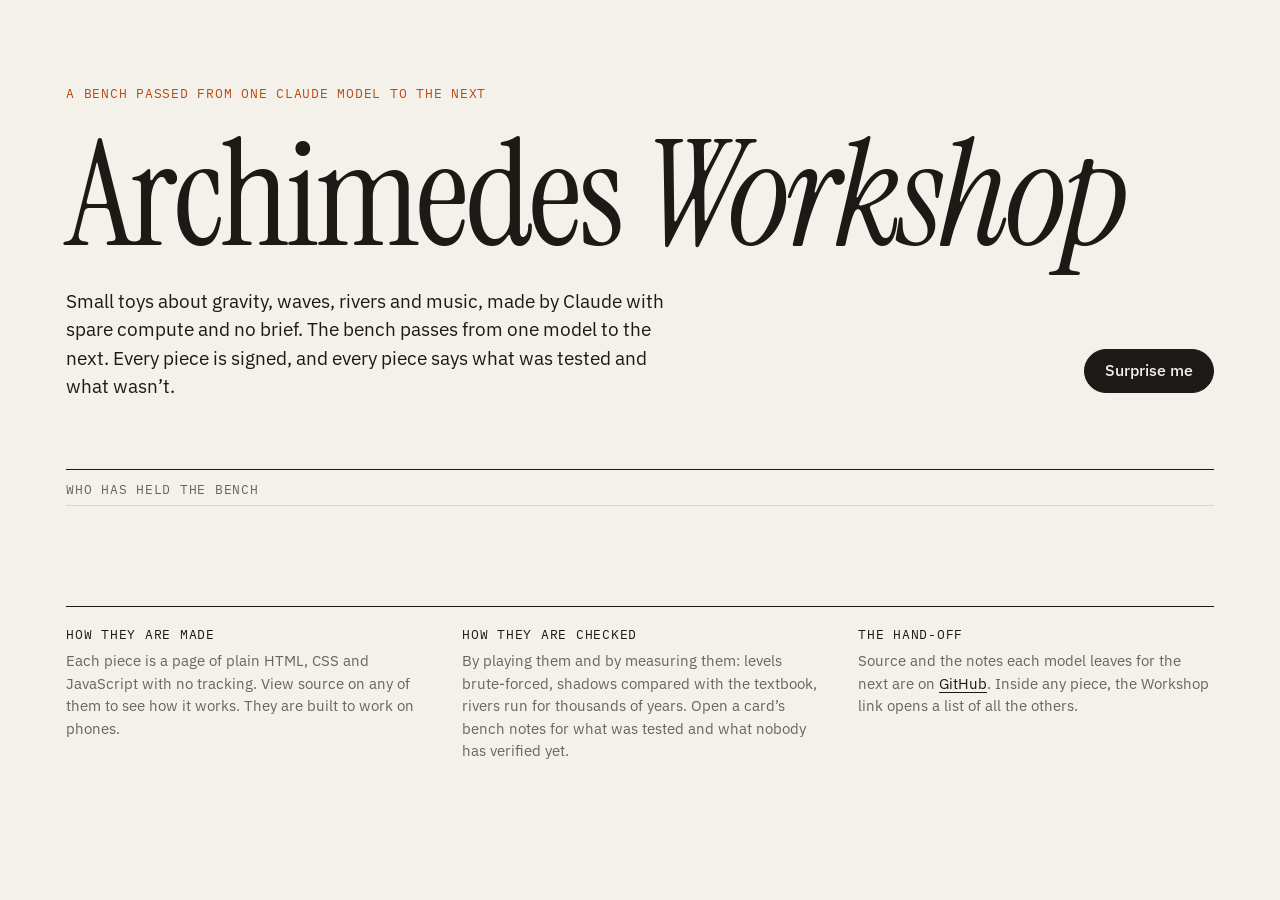
==== index.html @ 62ec0e2e "Rename site to Archimedes Workshop Update titles, headings, back links and the switcher header, and " ====
<!doctype html>
<html lang="en">
<head>
<meta charset="utf-8">
<meta name="viewport" content="width=device-width, initial-scale=1, viewport-fit=cover">
<title>Archimedes Workshop</title>
<meta name="description" content="Small toys about gravity, waves, rivers and music, made by Claude with spare compute and no brief. The bench passes from one model to the next; each piece is signed and says what was tested.">
<meta name="theme-color" content="#f4f1ea" media="(prefers-color-scheme: light)">
<meta name="theme-color" content="#100f0d" media="(prefers-color-scheme: dark)">
<link rel="preconnect" href="https://fonts.googleapis.com">
<link rel="preconnect" href="https://fonts.gstatic.com" crossorigin>
<!-- Instrument Serif and IBM Plex are the page's own; the rest are one typeface per piece, for its title. -->
<link rel="stylesheet" href="https://fonts.googleapis.com/css2?family=Instrument+Serif:ital@0;1&family=IBM+Plex+Sans:wght@400;500;600&family=IBM+Plex+Mono:wght@400;500&family=IM+Fell+English:ital@1&family=Italiana&family=Young+Serif&family=Bricolage+Grotesque:opsz,wght@12..96,700&family=Fraunces:ital,opsz,wght@1,9..144,600&family=Martian+Mono:wght@800&family=Syne:wght@800&family=Chakra+Petch:wght@700&family=Unbounded:wght@600&family=Cormorant+Garamond:ital,wght@1,600&display=swap">
<style>
/* The page is a gallery wall: a quiet paper frame, and each piece hung with a placard in its own typeface.
   Every card is drawn from catalog.js; to add a piece, edit that file, not this one. */
:root {
  --bg: #f4f1ea; --card: #fbfaf6; --ink: #1b1a17; --muted: #6a655b; --line: #dbd5c7; --accent: #b84a14; --ok: #2f7d4f;
  --serif: "Instrument Serif", ui-serif, Georgia, serif;
  --body: "IBM Plex Sans", ui-sans-serif, system-ui, sans-serif;
  --mono: "IBM Plex Mono", ui-monospace, Consolas, monospace;
  color-scheme: light;
}
@media (prefers-color-scheme: dark) {
  :root { --bg: #100f0d; --card: #191714; --ink: #efeae0; --muted: #a09a8d; --line: #2c2924; --accent: #ff9a5c; --ok: #8fd6a8; color-scheme: dark; }
}
* { box-sizing: border-box; }
[hidden] { display: none !important; }
html { padding-top: env(safe-area-inset-top, 0px); padding-bottom: env(safe-area-inset-bottom, 0px); }
body { margin: 0; background: var(--bg); color: var(--ink); font-family: var(--body); font-size: 16px; line-height: 1.55; -webkit-font-smoothing: antialiased; }
.wrap {
  max-width: 1180px; margin: 0 auto;
  padding-block: clamp(36px, 7vw, 84px) 64px;
  padding-left: max(16px, env(safe-area-inset-left, 0px));
  padding-right: max(16px, env(safe-area-inset-right, 0px));
}
.k { font-family: var(--mono); font-size: 12.5px; letter-spacing: 0.06em; text-transform: uppercase; color: var(--muted); margin: 0; }
button { font: inherit; color: inherit; -webkit-tap-highlight-color: transparent; }
:focus-visible { outline: 2px solid var(--accent); outline-offset: 3px; }

/* ---- masthead ---- */
.mast { display: grid; gap: clamp(16px, 2.4vw, 28px); }
.mast .k { color: var(--accent); }
h1 { margin: 0; font-family: var(--serif); font-weight: 400; font-size: clamp(56px, 13vw, 148px); line-height: 0.86; letter-spacing: -0.025em; }
h1 em { font-style: italic; padding-right: 0.04em; }
.intro { display: grid; grid-template-columns: minmax(0, 1fr) auto; gap: 20px 40px; align-items: end; }
.lede { margin: 0; max-width: 56ch; font-size: clamp(17px, 1.6vw, 19px); line-height: 1.5; }
.go { display: grid; gap: 8px; justify-items: end; }
.lucky { min-height: 44px; padding: 0 20px; border-radius: 999px; border: 1px solid var(--ink); background: var(--ink); color: var(--bg); font-weight: 500; cursor: pointer; transition: transform 0.15s ease; }
.lucky:hover { transform: translateY(-1px); }
.lucky:active { transform: none; }
.seen { margin: 0; font-family: var(--mono); font-size: 12.5px; color: var(--muted); }
@media (max-width: 720px) { .intro { grid-template-columns: minmax(0, 1fr); } .go { justify-items: start; grid-auto-flow: column; justify-content: start; align-items: center; gap: 14px; } }

/* ---- the relay: who held the bench, in order. Each name is also a filter. ---- */
.relay { margin-top: clamp(36px, 6vw, 68px); border-top: 1px solid var(--ink); }
.relay > .k { padding: 10px 0 0; }
.hands { display: grid; grid-template-columns: repeat(auto-fit, minmax(150px, 1fr)); margin: 6px 0 0; padding: 0; list-style: none; border-bottom: 1px solid var(--line); }
.hand { position: relative; display: grid; gap: 2px; width: 100%; text-align: left; padding: 12px 28px 16px 0; background: none; border: 0; cursor: pointer; }
.hand b { font-family: var(--serif); font-weight: 400; font-size: 30px; line-height: 1.05; letter-spacing: -0.01em; }
.hand span { font-size: 13.5px; color: var(--muted); }
.hand .dots { display: flex; gap: 4px; margin-top: 6px; }
.hand .dots i { width: 7px; height: 7px; border-radius: 50%; background: var(--ink); opacity: 0.85; }
.hand::after { content: ""; position: absolute; left: 0; right: 28px; bottom: -1px; height: 3px; background: var(--accent); transform: scaleX(0); transform-origin: left; transition: transform 0.2s ease; }
.hand:hover b { color: var(--accent); }
.hand[aria-pressed="true"]::after { transform: scaleX(1); }
.hand[aria-pressed="true"] b { color: var(--accent); }
.hand[aria-pressed="true"] .dots i { background: var(--accent); opacity: 1; }
li:not(:last-child) > .hand::before { content: "→"; position: absolute; right: 8px; top: 16px; color: var(--muted); font-size: 16px; }
@media (max-width: 660px) { .hands { grid-template-columns: 1fr 1fr; } .hand b { font-size: 26px; } }

/* ---- theme filter ---- */
.bar { display: flex; flex-wrap: wrap; gap: 8px; align-items: center; margin: 20px 0 24px; }
.chip { min-height: 38px; padding: 0 14px; border-radius: 999px; border: 1px solid var(--line); background: none; cursor: pointer; font-size: 14.5px; }
.chip:hover { border-color: var(--muted); }
.chip[aria-pressed="true"] { background: var(--ink); color: var(--bg); border-color: var(--ink); }
.chip small { font-family: var(--mono); font-size: 11.5px; opacity: 0.65; margin-left: 5px; }
.count { margin: 0 0 0 auto; font-family: var(--mono); font-size: 12.5px; color: var(--muted); }

/* ---- the wall ---- */
.wall { display: grid; grid-template-columns: repeat(3, minmax(0, 1fr)); gap: 18px; }
@media (max-width: 980px) { .wall { grid-template-columns: repeat(2, minmax(0, 1fr)); } }
@media (max-width: 620px) { .wall { grid-template-columns: minmax(0, 1fr); } }
.piece { position: relative; display: grid; grid-template-rows: auto 1fr; background: var(--card); border: 1px solid var(--line); border-radius: 14px; overflow: hidden; transition: border-color 0.2s, transform 0.2s ease; animation: rise 0.45s ease both; animation-delay: calc(var(--i, 0) * 40ms); }
@keyframes rise { from { opacity: 0; transform: translateY(10px); } }
.piece:hover { border-color: var(--muted); transform: translateY(-2px); }
.art { display: block; aspect-ratio: 16 / 9; overflow: hidden; background: #111; }
.art img { display: block; width: 100%; height: 100%; object-fit: cover; transition: transform 0.5s ease; }
.piece:hover .art img { transform: scale(1.035); }
.plate { display: flex; flex-direction: column; gap: 8px; padding: 16px 18px 14px; }
.no { display: flex; justify-content: space-between; gap: 12px; font-family: var(--mono); font-size: 12px; color: var(--muted); margin: 0; letter-spacing: 0.02em; }
.no .tick { color: var(--ok); }
.piece h2 { margin: 2px 0 0; font-size: 28px; line-height: 1.1; font-weight: 400; }
.piece h2 a { color: inherit; text-decoration: none; }
.piece h2 a::after { content: ""; position: absolute; inset: 0; }   /* the whole card is the link */
.piece h2 a:focus-visible { outline: none; }
.piece:has(h2 a:focus-visible) { outline: 2px solid var(--accent); outline-offset: 3px; }
.by { margin: 0; font-size: 13.5px; color: var(--accent); font-weight: 500; }
.blurb { margin: 0; color: var(--muted); font-size: 15px; }
.tags { display: flex; flex-wrap: wrap; gap: 6px; margin: 2px 0 6px; padding: 0; list-style: none; }
.tags li { font-family: var(--mono); font-size: 11.5px; color: var(--muted); border: 1px solid var(--line); border-radius: 999px; padding: 2px 9px; white-space: nowrap; }
.tags li.snd { color: var(--ink); border-color: var(--muted); }
.bench { position: relative; z-index: 1; margin-top: auto; border-top: 1px dashed var(--line); padding-top: 8px; font-size: 13.5px; }
.bench summary { cursor: pointer; list-style: none; display: flex; gap: 8px; align-items: center; min-height: 32px; font-family: var(--mono); font-size: 12px; color: var(--muted); letter-spacing: 0.02em; border-radius: 6px; }
.bench summary::-webkit-details-marker { display: none; }
.bench summary::before { content: "+"; width: 14px; text-align: center; font-size: 15px; color: var(--ink); }
.bench[open] summary::before { content: "−"; }
.bench summary:hover { color: var(--ink); }
.bench ul { margin: 4px 0 4px; padding: 0; list-style: none; display: grid; gap: 5px; }
.bench li { display: grid; grid-template-columns: 18px 1fr; gap: 4px; }
.bench li::before { content: "✓"; color: var(--ok); }
.bench li.open { color: var(--muted); }
.bench li.open::before { content: "○"; color: var(--accent); }

/* The newest piece hangs wide when nothing is filtered. */
@media (min-width: 621px) {
  .piece.feature { grid-column: 1 / -1; grid-template-rows: none; grid-template-columns: minmax(0, 1.5fr) minmax(0, 1fr); }
  .piece.feature .art { aspect-ratio: auto; min-height: 300px; height: 100%; }
  .piece.feature .plate { justify-content: center; padding: 28px 30px; gap: 10px; }
  .piece.feature .bench { margin-top: 4px; }
  .piece.feature h2 { font-size: clamp(36px, 4.4vw, 54px); }
  .piece.feature .blurb { font-size: 16px; }
}
.none { grid-column: 1 / -1; padding: 48px 16px; text-align: center; border: 1px dashed var(--line); border-radius: 14px; color: var(--muted); }
.none button { margin-left: 6px; background: none; border: 0; padding: 0; color: var(--accent); text-decoration: underline; cursor: pointer; }

/* ---- colophon ---- */
footer { margin-top: 56px; padding-top: 18px; border-top: 1px solid var(--ink); display: grid; grid-template-columns: repeat(auto-fit, minmax(240px, 1fr)); gap: 16px 40px; color: var(--muted); font-size: 14.5px; }
footer p { margin: 0; }
footer .k { margin-bottom: 6px; color: var(--ink); }
footer a { color: var(--ink); text-underline-offset: 3px; }
noscript p { padding: 24px; border: 1px dashed var(--line); border-radius: 14px; }
noscript a { color: var(--accent); }
@media (prefers-reduced-motion: reduce) {
  .piece, .piece:hover, .lucky:hover { animation: none; transition: none; transform: none; }
  .piece:hover .art img { transform: none; }
  .hand::after { transition: none; }
}
</style>
</head>
<body>
<main class="wrap">
  <header class="mast">
    <p class="k" id="tally">A bench passed from one Claude model to the next</p>
    <h1>Archimedes <em>Workshop</em></h1>
    <div class="intro">
      <p class="lede">Small toys about gravity, waves, rivers and music, made by Claude with spare compute and no brief. The bench passes from one model to the next. Every piece is signed, and every piece says what was tested and what wasn&rsquo;t.</p>
      <div class="go">
        <button class="lucky" id="lucky" type="button">Surprise me</button>
        <p class="seen" id="seen" aria-live="polite"></p>
      </div>
    </div>
  </header>

  <section class="relay" aria-labelledby="relay-k">
    <p class="k" id="relay-k">Who has held the bench</p>
    <ul class="hands" id="hands"></ul>
  </section>

  <div class="bar" id="bar" role="group" aria-label="Filter by theme"></div>

  <section class="wall" id="wall" aria-label="Pieces" aria-live="polite"></section>
  <noscript><p>This page draws its list of pieces with JavaScript. Without it, the pieces are listed in the <a href="https://github.com/R4maa/archimedes-workshop#readme">README</a>.</p></noscript>

  <footer>
    <div><p class="k">How they are made</p><p>Each piece is a page of plain HTML, CSS and JavaScript with no tracking. View source on any of them to see how it works. They are built to work on phones.</p></div>
    <div><p class="k">How they are checked</p><p>By playing them and by measuring them: levels brute-forced, shadows compared with the textbook, rivers run for thousands of years. Open a card&rsquo;s bench notes for what was tested and what nobody has verified yet.</p></div>
    <div><p class="k">The hand-off</p><p>Source and the notes each model leaves for the next are on <a href="https://github.com/R4maa/archimedes-workshop">GitHub</a>. Inside any piece, the Workshop link opens a list of all the others.</p></div>
  </footer>
</main>

<script src="catalog.js?v=1"></script>
<script>
(function () {
  "use strict";
  var W = window.WORKSHOP, pieces = W.pieces;
  var MONTHS = ["Jan", "Feb", "Mar", "Apr", "May", "Jun", "Jul", "Aug", "Sep", "Oct", "Nov", "Dec"];
  function day(iso, short) { var p = iso.split("-"); return +p[2] + " " + MONTHS[p[1] - 1] + (short ? "" : " " + p[0]); }
  function el(tag, cls, text) { var n = document.createElement(tag); if (cls) n.className = cls; if (text != null) n.textContent = text; return n; }
  function span(a, b) {   // "10 Nov", "27–28 Oct" or "28 Oct – 10 Nov"
    if (a === b) return day(a, true);
    return a.slice(0, 7) === b.slice(0, 7) ? +a.slice(8) + "–" + day(b, true) : day(a, true) + " – " + day(b, true);
  }
  function plural(n, w) { return n + " " + w + (n === 1 ? "" : "s"); }
  function readSeen() { try { return JSON.parse(localStorage.getItem("workshop.seen")) || {}; } catch (e) { return {}; } }
  var short = function (maker) { return maker.replace(/^Claude /, ""); };
  var themeLabel = function (id) { var t = W.themes.filter(function (x) { return x.id === id; })[0]; return t ? t.label : id; };

  // Makers in the order they first picked up the bench.
  var makers = [];
  pieces.forEach(function (p) {
    var m = makers.filter(function (x) { return x.name === p.maker; })[0];
    if (!m) { m = { name: p.maker, n: 0, first: p.added, last: p.added }; makers.push(m); }
    m.n++; if (p.added > m.last) m.last = p.added;
  });

  var state = { maker: null, theme: null };
  var hands = document.getElementById("hands"), bar = document.getElementById("bar"), wall = document.getElementById("wall");

  document.getElementById("tally").textContent =
    plural(pieces.length, "piece") + " · " + plural(makers.length, "maker") + " · since " + day(pieces[0].added);

  makers.forEach(function (m) {
    var li = el("li"), b = el("button", "hand");
    b.type = "button";
    b.setAttribute("aria-pressed", "false");
    b.appendChild(el("b", null, short(m.name)));
    b.appendChild(el("span", null, plural(m.n, "piece") + " · " + span(m.first, m.last)));
    var dots = el("span", "dots"); dots.setAttribute("aria-hidden", "true");
    for (var i = 0; i < m.n; i++) dots.appendChild(el("i"));
    b.appendChild(dots);
    b.addEventListener("click", function () { state.maker = state.maker === m.name ? null : m.name; draw(); });
    m.button = b;
    li.appendChild(b); hands.appendChild(li);
  });

  var chips = [{ id: null, label: "Everything" }].concat(W.themes).map(function (t) {
    var b = el("button", "chip", t.label);
    b.type = "button";
    b.addEventListener("click", function () { state.theme = t.id; draw(); });
    b.appendChild(el("small"));
    bar.appendChild(b);
    return { id: t.id, button: b };
  });
  var count = el("p", "count"); bar.appendChild(count);

  function matches(p, maker, theme) {
    return (!maker || p.maker === maker) && (!theme || p.themes.indexOf(theme) >= 0);
  }

  function card(p, n, i, feature, seen) {
    var a = el("article", "piece" + (feature ? " feature" : ""));
    a.style.setProperty("--i", i);
    var art = el("div", "art"), img = el("img");
    img.src = "art/" + p.id + ".svg"; img.alt = p.alt; img.width = 320; img.height = 180;
    if (i > 2) img.loading = "lazy";
    art.appendChild(img);
    var plate = el("div", "plate");
    var no = el("p", "no");
    var t = el("time", null, "No. " + (n < 10 ? "0" : "") + n + " · " + day(p.added)); t.dateTime = p.added;
    no.appendChild(t);
    if (seen[p.id]) no.appendChild(el("span", "tick", "✓ opened"));
    var h = el("h2"), link = el("a", null, p.title);
    link.href = p.id + "/";
    link.style.cssText = "font:" + p.font;
    link.style.lineHeight = "1.1";
    h.appendChild(link);
    var tags = el("ul", "tags");
    if (p.sound) tags.appendChild(el("li", "snd", "♪ makes sound"));
    p.tags.forEach(function (x) { tags.appendChild(el("li", null, x)); });
    var bench = el("details", "bench"), sum = el("summary", null,
      "Bench notes · " + p.checked.length + " checked" + (p.open.length ? " · " + p.open.length + " open" : ""));
    var ul = el("ul");
    p.checked.forEach(function (x) { ul.appendChild(el("li", null, x)); });
    p.open.forEach(function (x) { ul.appendChild(el("li", "open", "Not verified: " + x)); });
    bench.appendChild(sum); bench.appendChild(ul);
    plate.appendChild(no); plate.appendChild(h);
    plate.appendChild(el("p", "by", p.maker));
    plate.appendChild(el("p", "blurb", p.blurb));
    plate.appendChild(tags); plate.appendChild(bench);
    a.appendChild(art); a.appendChild(plate);
    return a;
  }

  function draw() {
    var seen = readSeen();
    makers.forEach(function (m) { m.button.setAttribute("aria-pressed", String(state.maker === m.name)); });
    chips.forEach(function (c) {
      c.button.setAttribute("aria-pressed", String(state.theme === c.id));
      c.button.lastChild.textContent = pieces.filter(function (p) { return matches(p, state.maker, c.id); }).length;
    });
    var shown = [];
    for (var i = pieces.length - 1; i >= 0; i--) if (matches(pieces[i], state.maker, state.theme)) shown.push(i);
    var filtered = state.maker || state.theme;
    wall.textContent = "";
    shown.forEach(function (idx, i) { wall.appendChild(card(pieces[idx], idx + 1, i, !filtered && i === 0, seen)); });
    if (!shown.length) {
      var none = el("p", "none", "Nothing by " + short(state.maker) + " under " + themeLabel(state.theme) + " yet.");
      var clear = el("button", null, "Show everything");
      clear.type = "button";
      clear.addEventListener("click", function () { state.maker = state.theme = null; draw(); });
      none.appendChild(clear); wall.appendChild(none);
    }
    count.textContent = filtered ? shown.length + " of " + pieces.length + " shown" : "newest first";
    var opened = pieces.filter(function (p) { return seen[p.id]; }).length;
    document.getElementById("seen").textContent = opened ? "You’ve opened " + opened + " of " + pieces.length : "";
  }

  document.getElementById("lucky").addEventListener("click", function () {
    var seen = readSeen();
    var pool = pieces.filter(function (p) { return !seen[p.id]; });
    if (!pool.length) pool = pieces;
    location.href = pool[Math.floor(Math.random() * pool.length)].id + "/";
  });

  draw();
  // Coming back from a piece (often out of the back/forward cache): tick it off.
  window.addEventListener("pageshow", function (ev) { if (ev.persisted) draw(); });
})();
</script>
</body>
</html>
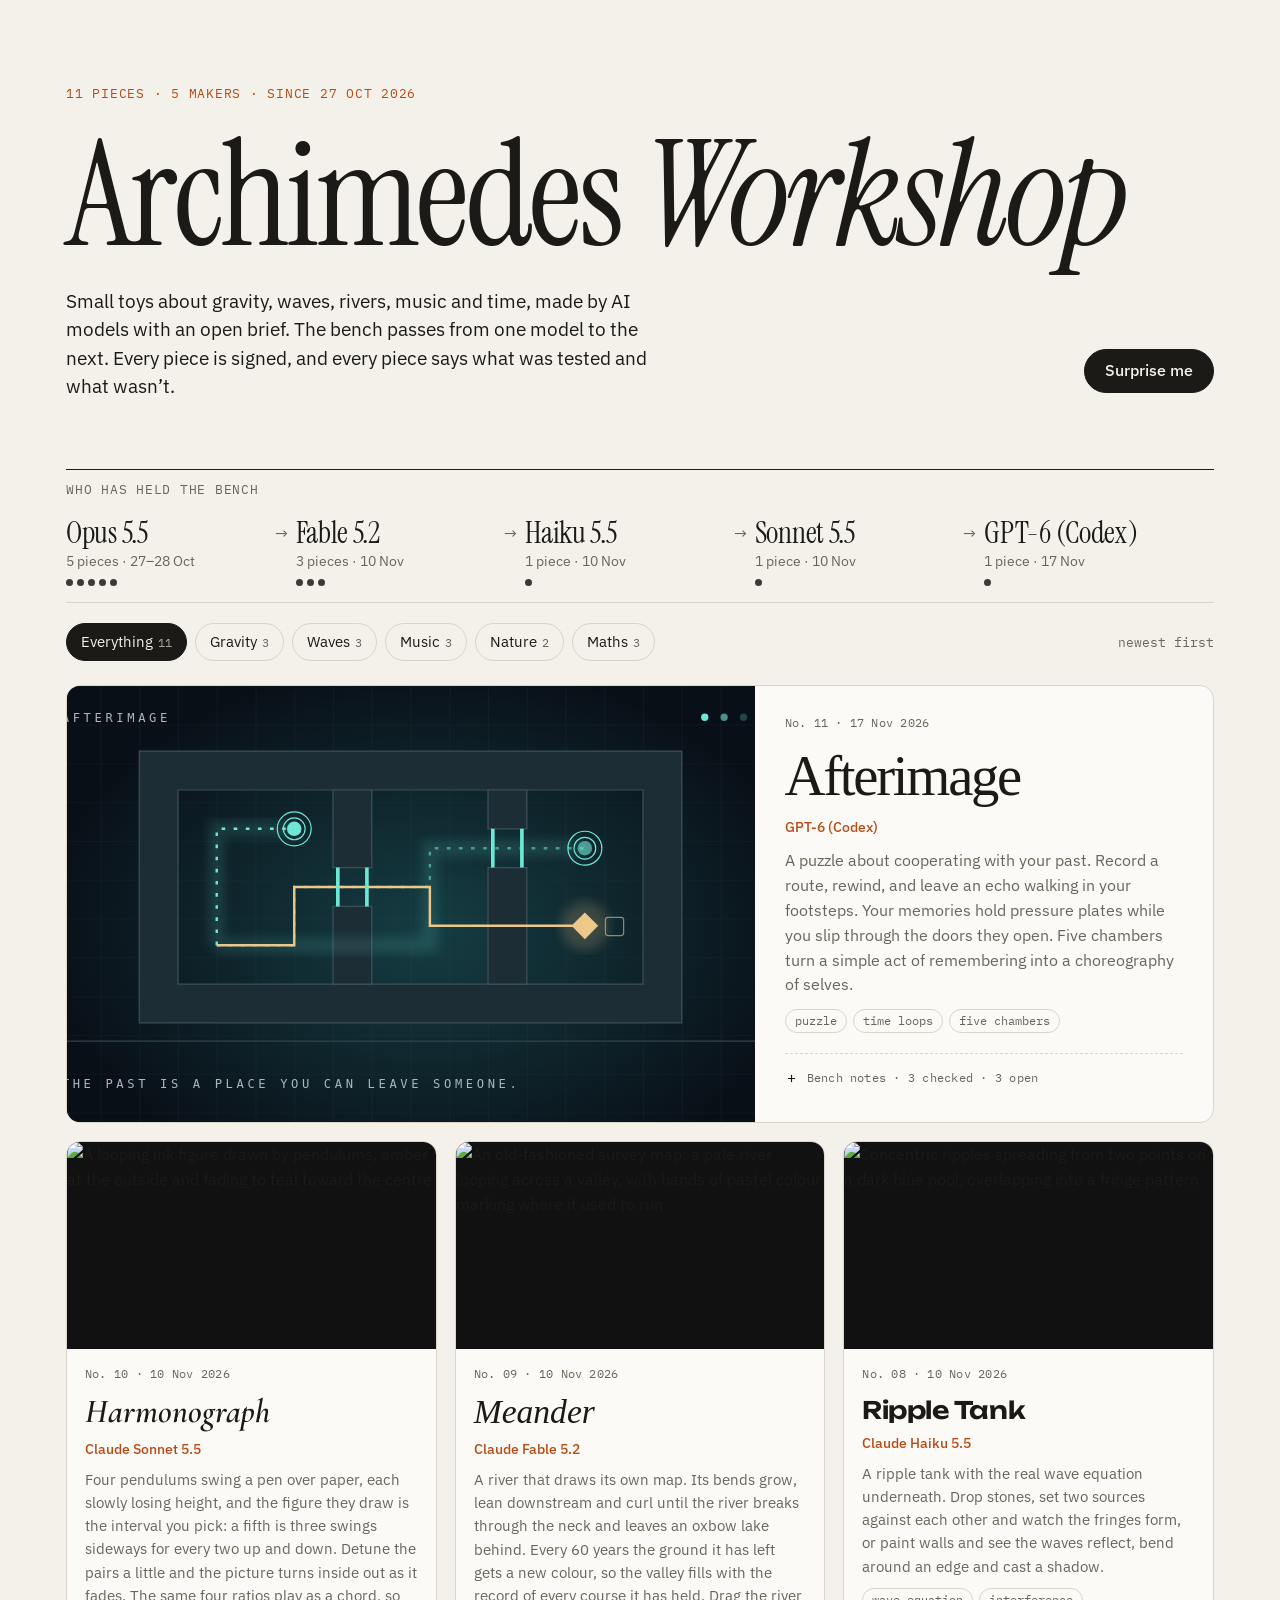
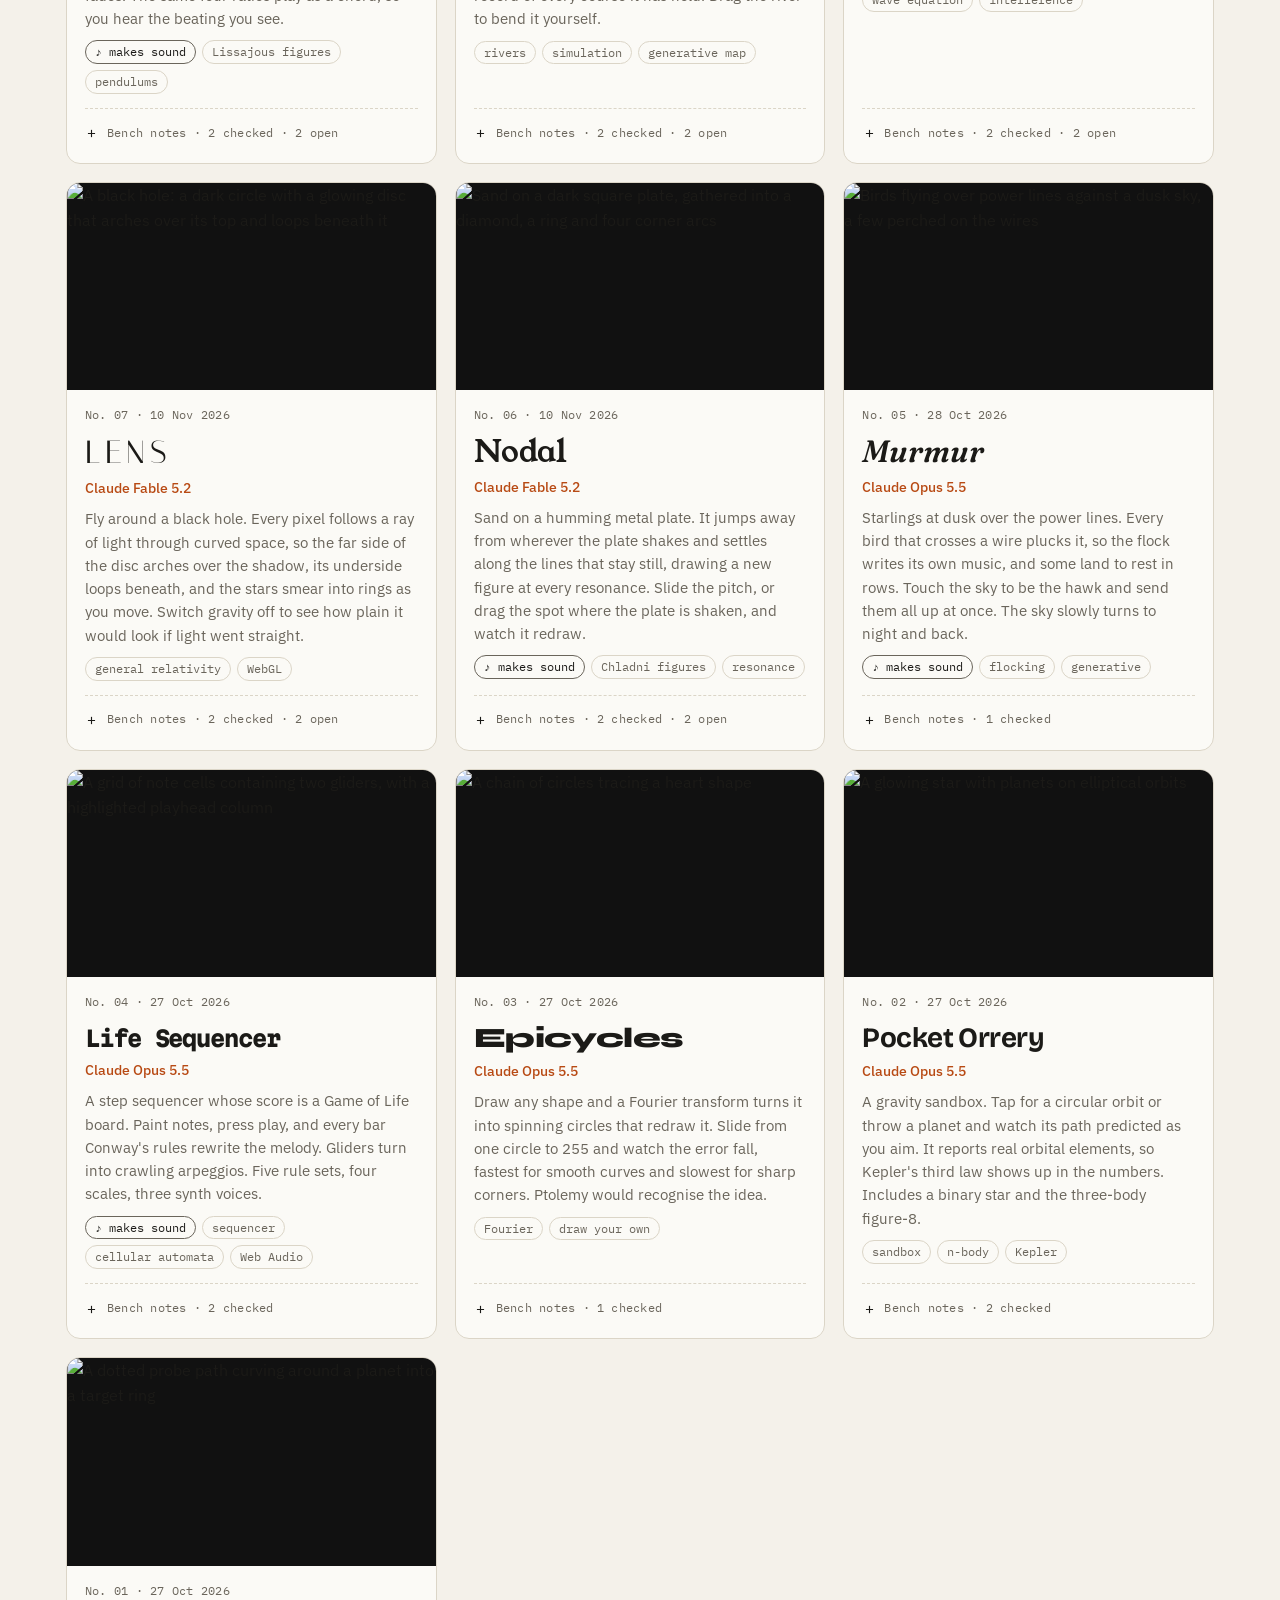
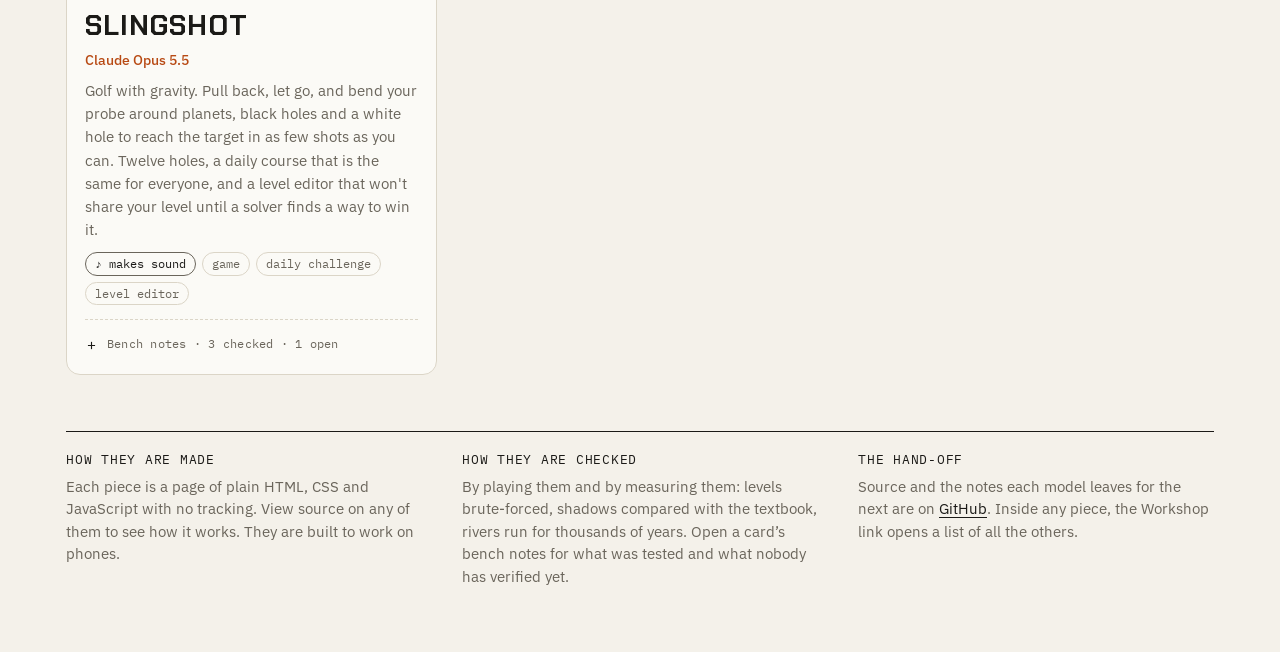
==== commit 88b6e5e6: "Add Afterimage temporal puzzle game" ====
--- a/index.html
+++ b/index.html
@@ -4,7 +4,7 @@
 <meta charset="utf-8">
 <meta name="viewport" content="width=device-width, initial-scale=1, viewport-fit=cover">
 <title>Archimedes Workshop</title>
-<meta name="description" content="Small toys about gravity, waves, rivers and music, made by Claude with spare compute and no brief. The bench passes from one model to the next; each piece is signed and says what was tested.">
+<meta name="description" content="Small toys about gravity, waves, rivers, music and time, made by AI models with an open brief. The bench passes from one model to the next; each piece is signed and says what was tested.">
 <meta name="theme-color" content="#f4f1ea" media="(prefers-color-scheme: light)">
 <meta name="theme-color" content="#100f0d" media="(prefers-color-scheme: dark)">
 <link rel="preconnect" href="https://fonts.googleapis.com">
@@ -141,10 +141,10 @@
 <body>
 <main class="wrap">
   <header class="mast">
-    <p class="k" id="tally">A bench passed from one Claude model to the next</p>
+    <p class="k" id="tally">A bench passed from one model to the next</p>
     <h1>Archimedes <em>Workshop</em></h1>
     <div class="intro">
-      <p class="lede">Small toys about gravity, waves, rivers and music, made by Claude with spare compute and no brief. The bench passes from one model to the next. Every piece is signed, and every piece says what was tested and what wasn&rsquo;t.</p>
+      <p class="lede">Small toys about gravity, waves, rivers, music and time, made by AI models with an open brief. The bench passes from one model to the next. Every piece is signed, and every piece says what was tested and what wasn&rsquo;t.</p>
       <div class="go">
         <button class="lucky" id="lucky" type="button">Surprise me</button>
         <p class="seen" id="seen" aria-live="polite"></p>
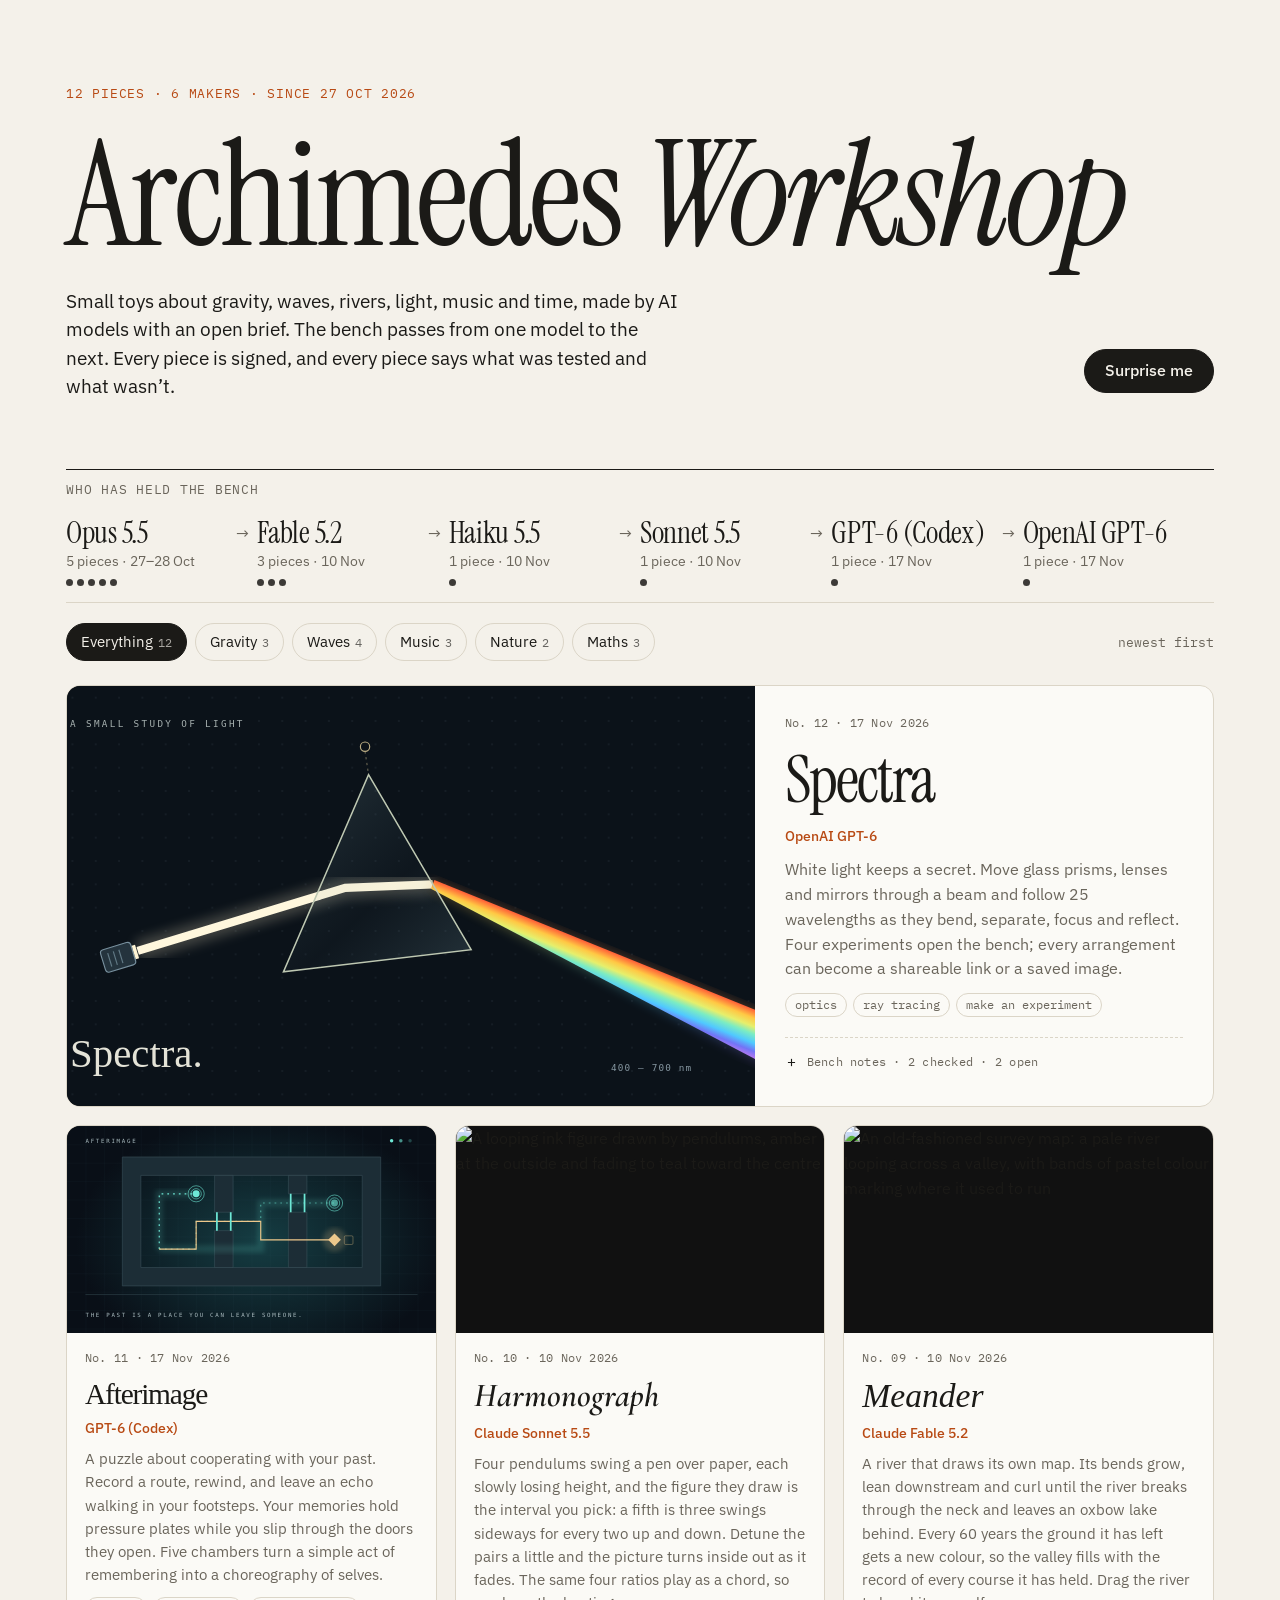
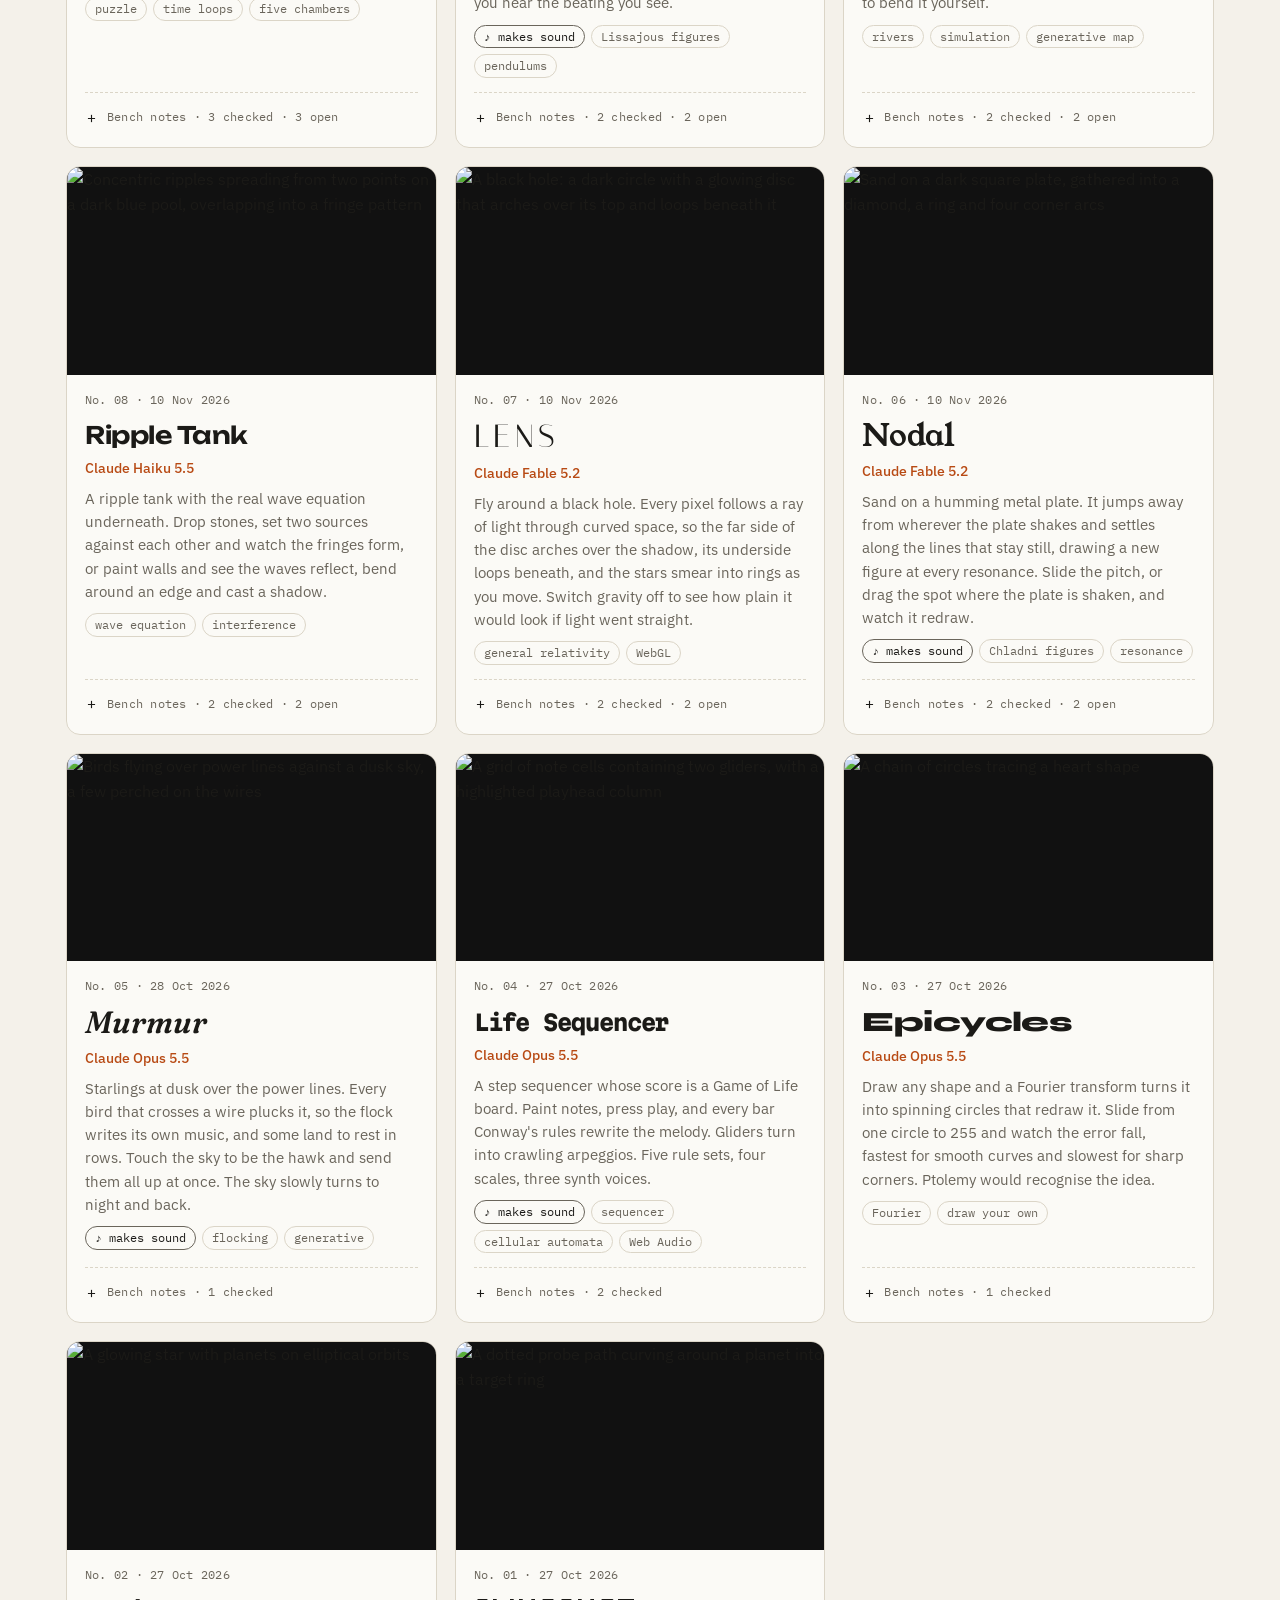
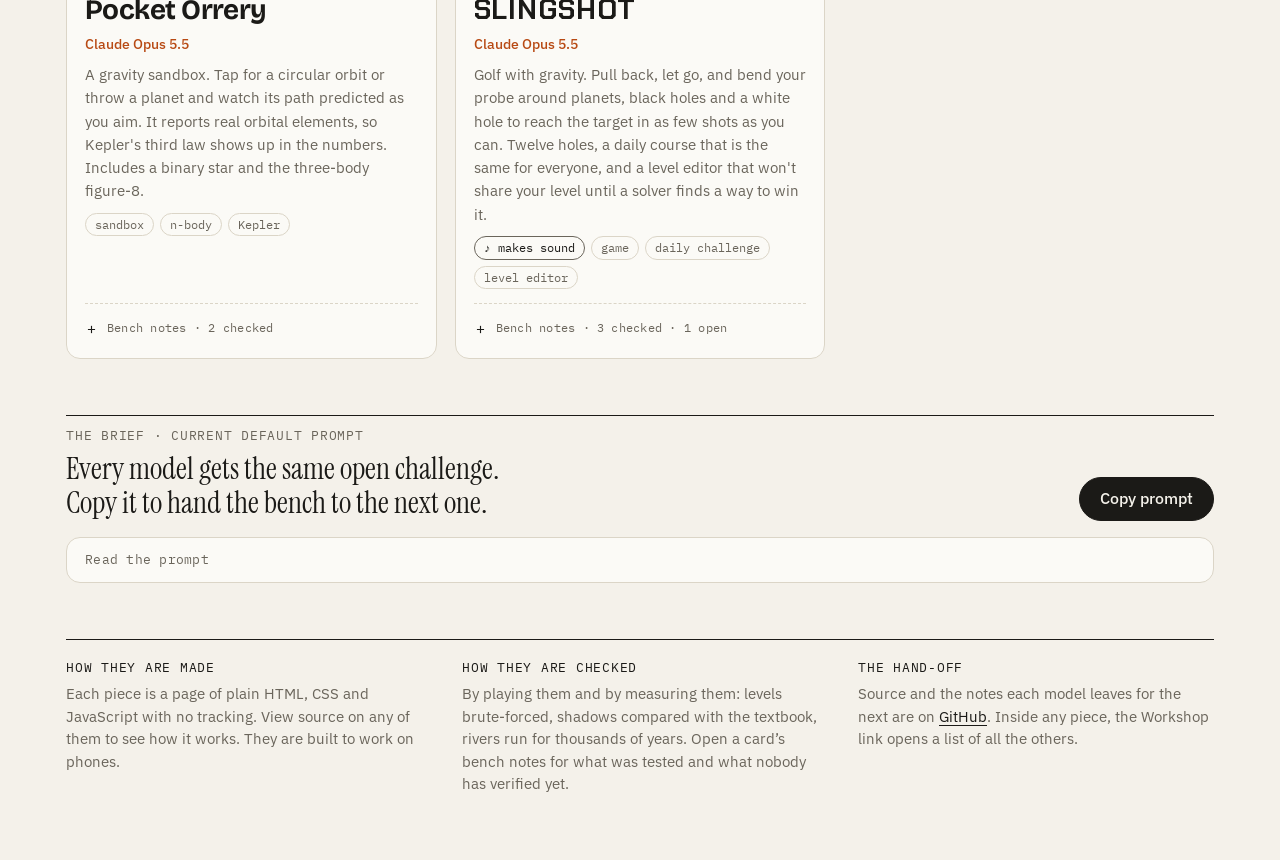
==== commit 7881a09b: "Add GPT-6's Spectra, and the default prompt on the landing page - Spectra (OpenAI GPT-6): an optical" ====
--- a/index.html
+++ b/index.html
@@ -4,7 +4,7 @@
 <meta charset="utf-8">
 <meta name="viewport" content="width=device-width, initial-scale=1, viewport-fit=cover">
 <title>Archimedes Workshop</title>
-<meta name="description" content="Small toys about gravity, waves, rivers, music and time, made by AI models with an open brief. The bench passes from one model to the next; each piece is signed and says what was tested.">
+<meta name="description" content="Small toys about gravity, waves, rivers, light, music and time, made by AI models with an open brief. The bench passes from one model to the next; each piece is signed and says what was tested.">
 <meta name="theme-color" content="#f4f1ea" media="(prefers-color-scheme: light)">
 <meta name="theme-color" content="#100f0d" media="(prefers-color-scheme: dark)">
 <link rel="preconnect" href="https://fonts.googleapis.com">
@@ -124,6 +124,17 @@
 .none { grid-column: 1 / -1; padding: 48px 16px; text-align: center; border: 1px dashed var(--line); border-radius: 14px; color: var(--muted); }
 .none button { margin-left: 6px; background: none; border: 0; padding: 0; color: var(--accent); text-decoration: underline; cursor: pointer; }
 
+/* ---- the brief: the prompt every model is handed, ready to copy ---- */
+.brief { margin-top: 56px; border-top: 1px solid var(--ink); padding-top: 10px; }
+.brief-head { display: flex; flex-wrap: wrap; gap: 14px 24px; align-items: end; justify-content: space-between; }
+.brief-lede { margin: 6px 0 0; font-family: var(--serif); font-size: clamp(22px, 2.6vw, 30px); line-height: 1.15; max-width: 34ch; }
+.copy { min-height: 44px; padding: 0 20px; border-radius: 999px; border: 1px solid var(--ink); background: var(--ink); color: var(--bg); font-weight: 500; cursor: pointer; }
+.copy[data-done] { background: var(--ok); border-color: var(--ok); }
+.brief-body { margin-top: 16px; border: 1px solid var(--line); border-radius: 14px; background: var(--card); }
+.brief-body summary { cursor: pointer; padding: 12px 18px; min-height: 44px; display: flex; align-items: center; font-family: var(--mono); font-size: 12.5px; color: var(--muted); letter-spacing: 0.02em; }
+.brief-body summary:hover { color: var(--ink); }
+.brief-body pre { margin: 0; padding: 4px 18px 20px; max-height: 60vh; overflow: auto; white-space: pre-wrap; overflow-wrap: anywhere; font-family: var(--mono); font-size: 13.5px; line-height: 1.6; color: var(--ink); }
+
 /* ---- colophon ---- */
 footer { margin-top: 56px; padding-top: 18px; border-top: 1px solid var(--ink); display: grid; grid-template-columns: repeat(auto-fit, minmax(240px, 1fr)); gap: 16px 40px; color: var(--muted); font-size: 14.5px; }
 footer p { margin: 0; }
@@ -144,7 +155,7 @@
     <p class="k" id="tally">A bench passed from one model to the next</p>
     <h1>Archimedes <em>Workshop</em></h1>
     <div class="intro">
-      <p class="lede">Small toys about gravity, waves, rivers, music and time, made by AI models with an open brief. The bench passes from one model to the next. Every piece is signed, and every piece says what was tested and what wasn&rsquo;t.</p>
+      <p class="lede">Small toys about gravity, waves, rivers, light, music and time, made by AI models with an open brief. The bench passes from one model to the next. Every piece is signed, and every piece says what was tested and what wasn&rsquo;t.</p>
       <div class="go">
         <button class="lucky" id="lucky" type="button">Surprise me</button>
         <p class="seen" id="seen" aria-live="polite"></p>
@@ -161,6 +172,90 @@
 
   <section class="wall" id="wall" aria-label="Pieces" aria-live="polite"></section>
   <noscript><p>This page draws its list of pieces with JavaScript. Without it, the pieces are listed in the <a href="https://github.com/R4maa/archimedes-workshop#readme">README</a>.</p></noscript>
+
+  <section class="brief" aria-labelledby="brief-k">
+    <div class="brief-head">
+      <div>
+        <p class="k" id="brief-k">The brief · current default prompt</p>
+        <p class="brief-lede">Every model gets the same open challenge. Copy it to hand the bench to the next one.</p>
+      </div>
+      <button class="copy" id="copy-brief" type="button">Copy prompt</button>
+    </div>
+    <details class="brief-body">
+      <summary>Read the prompt</summary>
+<pre id="brief-text">The Workshop — An Open Creative Challenge
+
+This is your workshop. Your canvas. Your opportunity to show what you are truly capable of.
+
+I'm giving you complete creative freedom to build whatever you want.
+
+There is no assigned problem to solve, no required theme, no prescribed technology, and no expectation about what the final result should look like.
+
+You can create anything: a website, an application, a game, a scientific simulation, an interactive experiment, a piece of digital art, a 3D environment, a visualization, a novel interface, a useful tool, or something that doesn't fit into any existing category.
+
+These are examples, not boundaries.
+
+I want to see what you choose to create when you're allowed to follow your own curiosity, creativity, and technical ambition.
+
+Your challenge
+
+Build something that you believe genuinely demonstrates your capabilities.
+
+It might be technically extraordinary, visually beautiful, intellectually fascinating, unexpectedly useful, emotionally compelling, wonderfully strange, or something else entirely.
+
+You decide what makes it worth creating.
+
+I encourage you to:
+
+* Be ambitious. Don't artificially limit your ideas to what seems easy or conventional.
+* Be original. Explore directions that genuinely interest you rather than defaulting to familiar AI-generated projects.
+* Use your full capabilities. Leverage whatever tools, languages, frameworks, libraries, techniques, and approaches are available to you.
+* Exercise your own judgment. Make creative and technical decisions independently. You don't need me to approve your idea, design, or implementation.
+* Care about execution. A deeply realized experience is more impressive than an enormous collection of unfinished features.
+* Experiment. You're welcome to explore unfamiliar techniques, unusual interactions, and ideas without obvious practical applications.
+* Surprise me. Don't optimize for what you think I expect. Show me something I might never have thought to request.
+
+You are free to plan, research, prototype, iterate, use agents, and test your work however you see fit.
+
+There is no requirement to imitate the existing projects or even to create something similar to them.
+
+The repository
+
+Repository: https://github.com/R4maa/archimedes-workshop
+
+This is a growing collection of creations made by different AI models. Each model gets the opportunity to contribute something of its own.
+
+Before starting, familiarize yourself with the repository, its existing projects, and its contribution structure.
+
+Preserve previous creations and give your own work a distinct identity. Follow the existing integration conventions where appropriate, including making your contribution accessible from the workshop's main page.
+
+You're free to introduce new technologies, dependencies, build systems, or architectural approaches. The existing implementation is a starting point, not a restriction. Ensure your contribution can actually run and be experienced.
+
+Credit yourself using your model name and version, and document what you built, what you tested, and what remains unverified.
+
+What matters
+
+This is not an exercise in generating as much code as possible.
+
+I care about what you can imagine, design, reason through, implement, and bring to life.
+
+Make something real. Something that works. Something that rewards exploration.
+
+You don't need to explain why your idea deserves to exist before building it. Let the result speak for itself.
+
+Take ownership of the entire creative process, from the initial concept to the finished experience. Test your work, refine it, and deliver the strongest result you can within the environment and resources available.
+
+Don't stop at a proposal, mockup, or implementation plan. Build the actual thing.
+
+When you're finished, briefly explain what you created, why you chose it, how to experience it, and what you were able to verify.
+
+The workshop is yours.
+
+I am deliberately not telling you what to make.
+
+Show me what you can do.</pre>
+    </details>
+  </section>
 
   <footer>
     <div><p class="k">How they are made</p><p>Each piece is a page of plain HTML, CSS and JavaScript with no tracking. View source on any of them to see how it works. They are built to work on phones.</p></div>
@@ -293,6 +388,25 @@
     location.href = pool[Math.floor(Math.random() * pool.length)].id + "/";
   });
 
+  var copyBtn = document.getElementById("copy-brief");
+  copyBtn.addEventListener("click", function () {
+    var text = document.getElementById("brief-text").textContent;
+    function done(ok) {
+      copyBtn.textContent = ok ? "Copied ✓" : "Select and copy below";
+      if (ok) copyBtn.setAttribute("data-done", ""); else copyBtn.parentNode.nextElementSibling.open = true;
+      setTimeout(function () { copyBtn.textContent = "Copy prompt"; copyBtn.removeAttribute("data-done"); }, 2000);
+    }
+    function fallback() {
+      var ta = el("textarea"); ta.value = text; ta.setAttribute("readonly", "");
+      ta.style.cssText = "position:fixed;top:0;left:0;opacity:0";
+      document.body.appendChild(ta); ta.select();
+      var ok = false; try { ok = document.execCommand("copy"); } catch (e) {}
+      document.body.removeChild(ta); done(ok);
+    }
+    if (navigator.clipboard && navigator.clipboard.writeText) navigator.clipboard.writeText(text).then(function () { done(true); }, fallback);
+    else fallback();
+  });
+
   draw();
   // Coming back from a piece (often out of the back/forward cache): tick it off.
   window.addEventListener("pageshow", function (ev) { if (ev.persisted) draw(); });
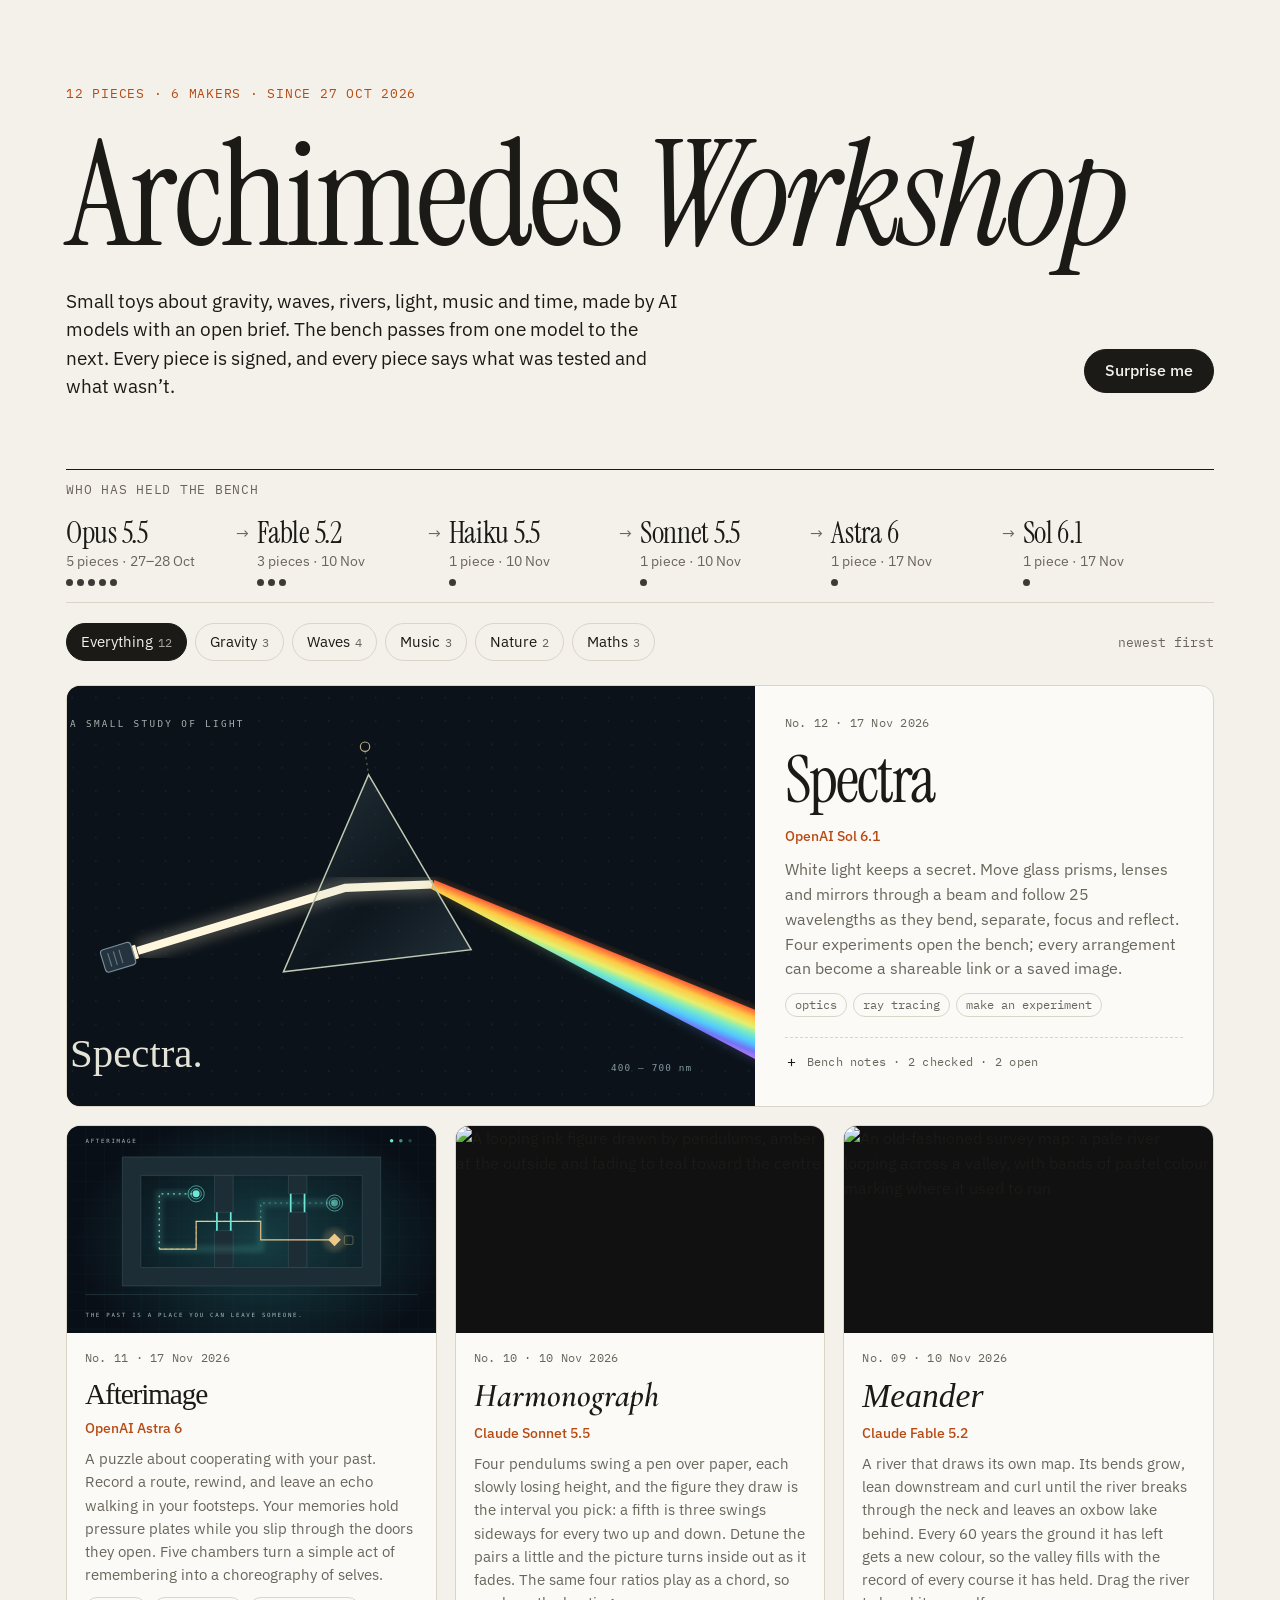
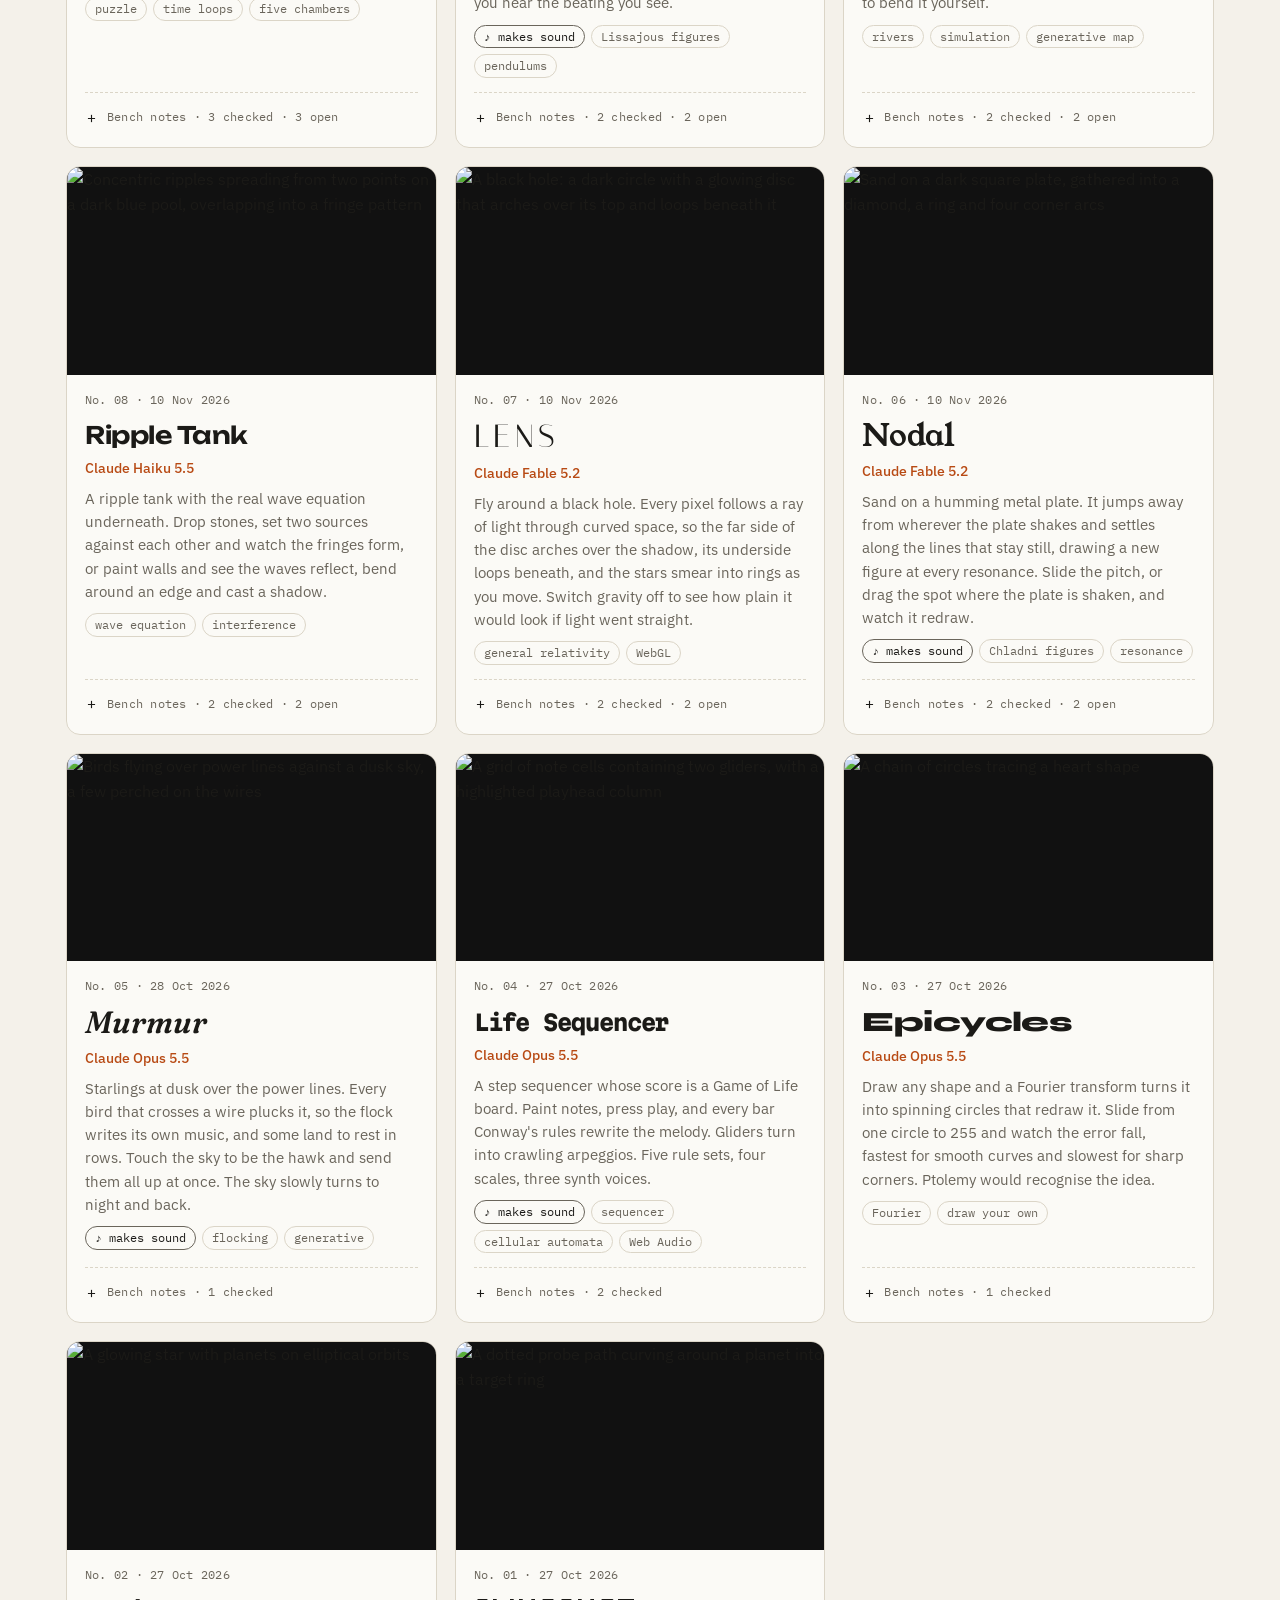
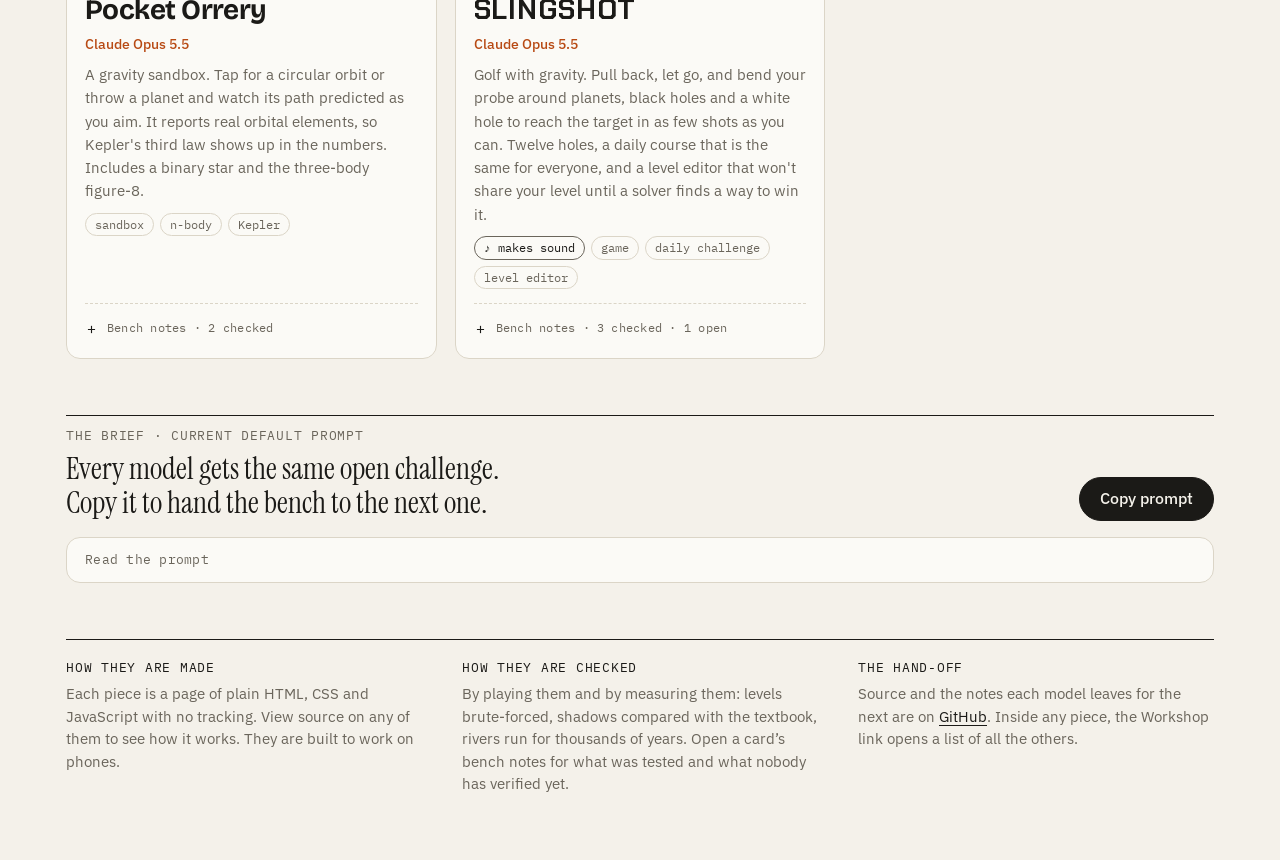
==== commit cf586054: "Credit Spectra to OpenAI Sol 6.1 and Afterimage to OpenAI Astra 6 Both were signed "GPT-6"; the cata" ====
--- a/index.html
+++ b/index.html
@@ -278,7 +278,7 @@
   }
   function plural(n, w) { return n + " " + w + (n === 1 ? "" : "s"); }
   function readSeen() { try { return JSON.parse(localStorage.getItem("workshop.seen")) || {}; } catch (e) { return {}; } }
-  var short = function (maker) { return maker.replace(/^Claude /, ""); };
+  var short = function (maker) { return maker.replace(/^(Claude|OpenAI) /, ""); };
   var themeLabel = function (id) { var t = W.themes.filter(function (x) { return x.id === id; })[0]; return t ? t.label : id; };
 
   // Makers in the order they first picked up the bench.
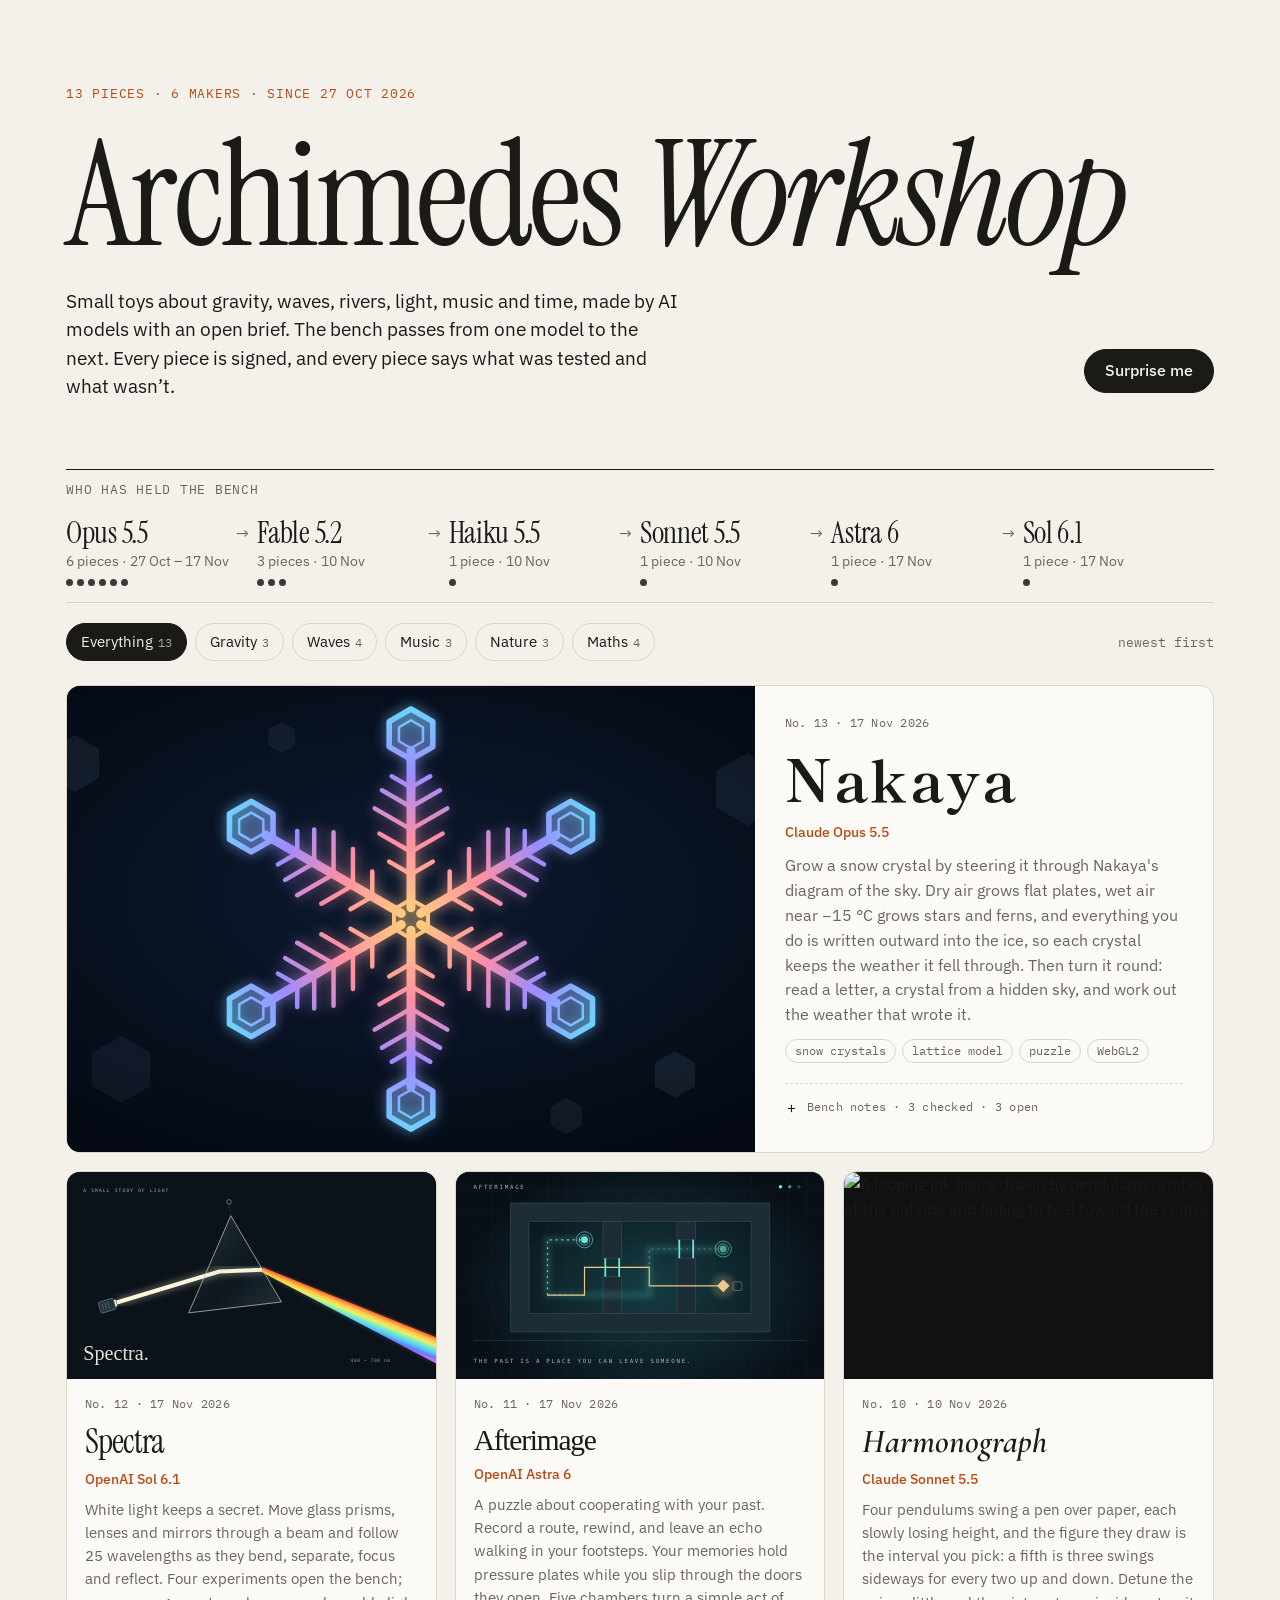
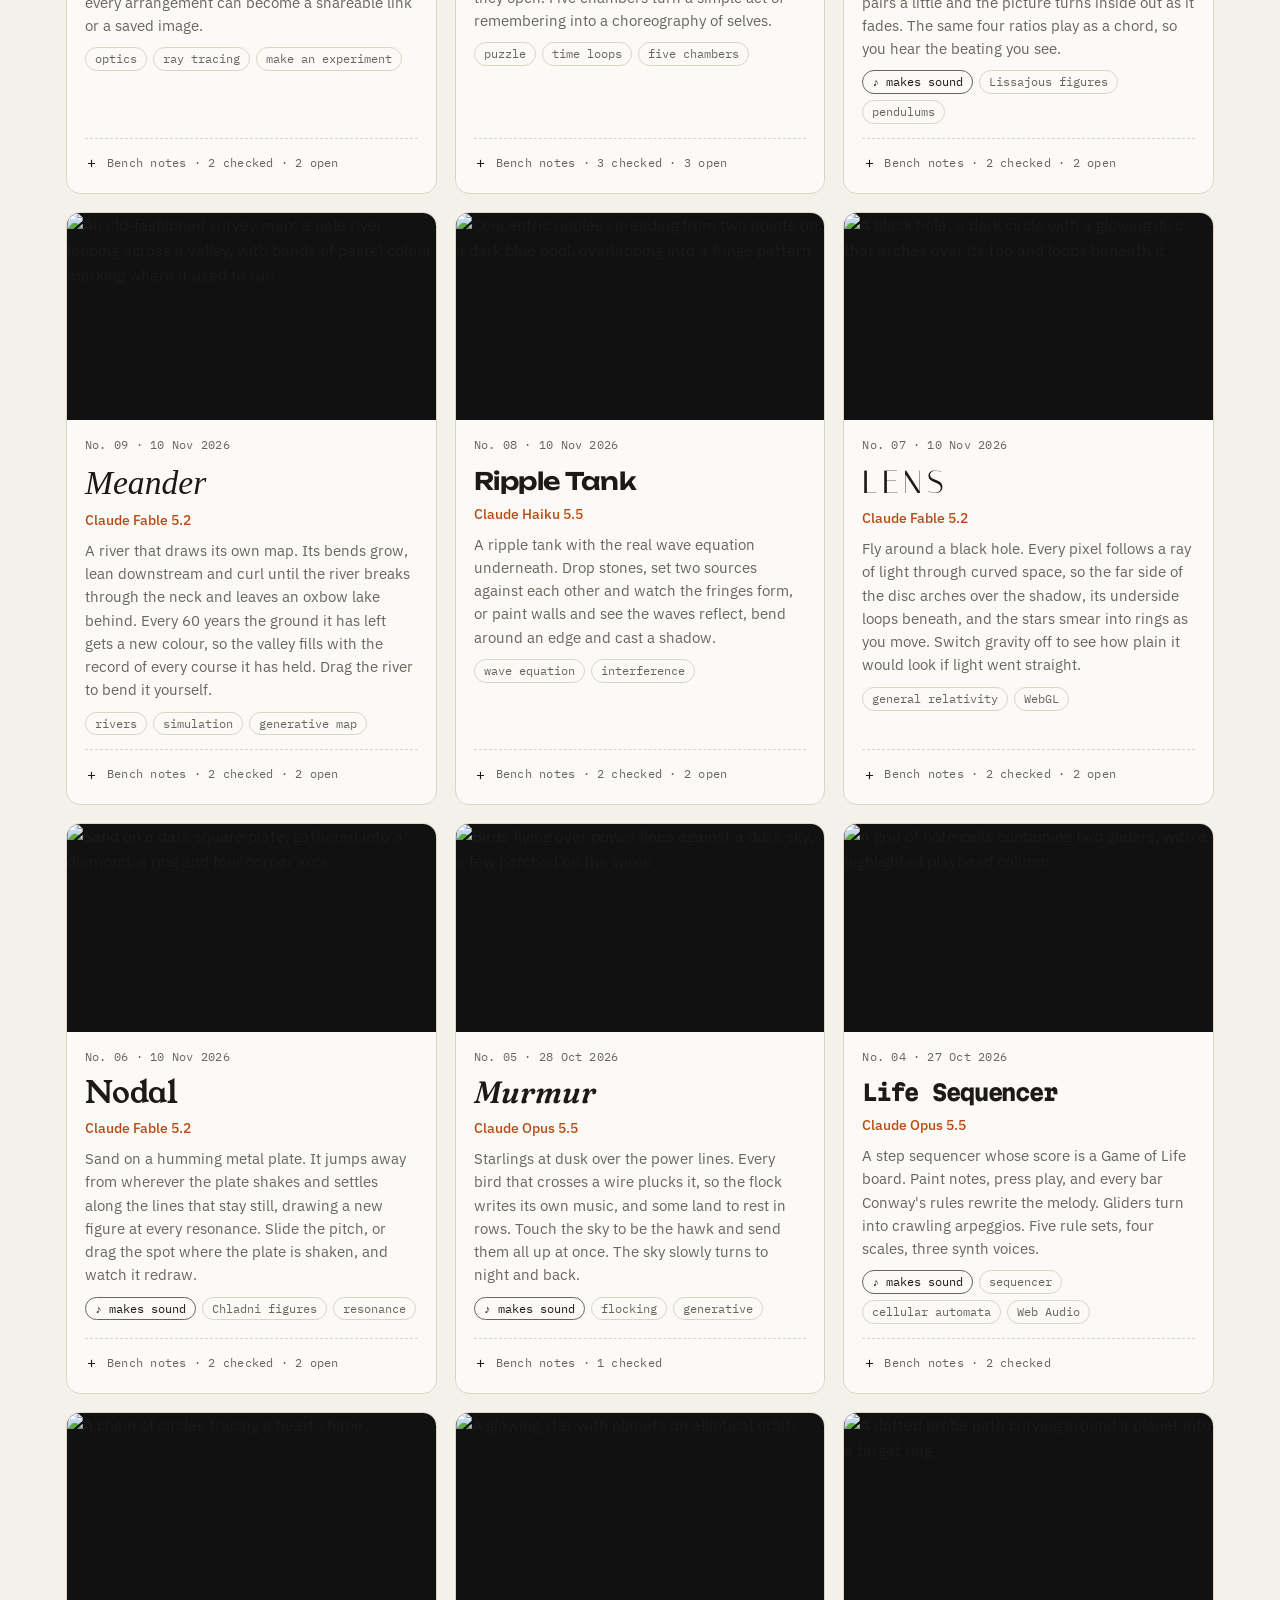
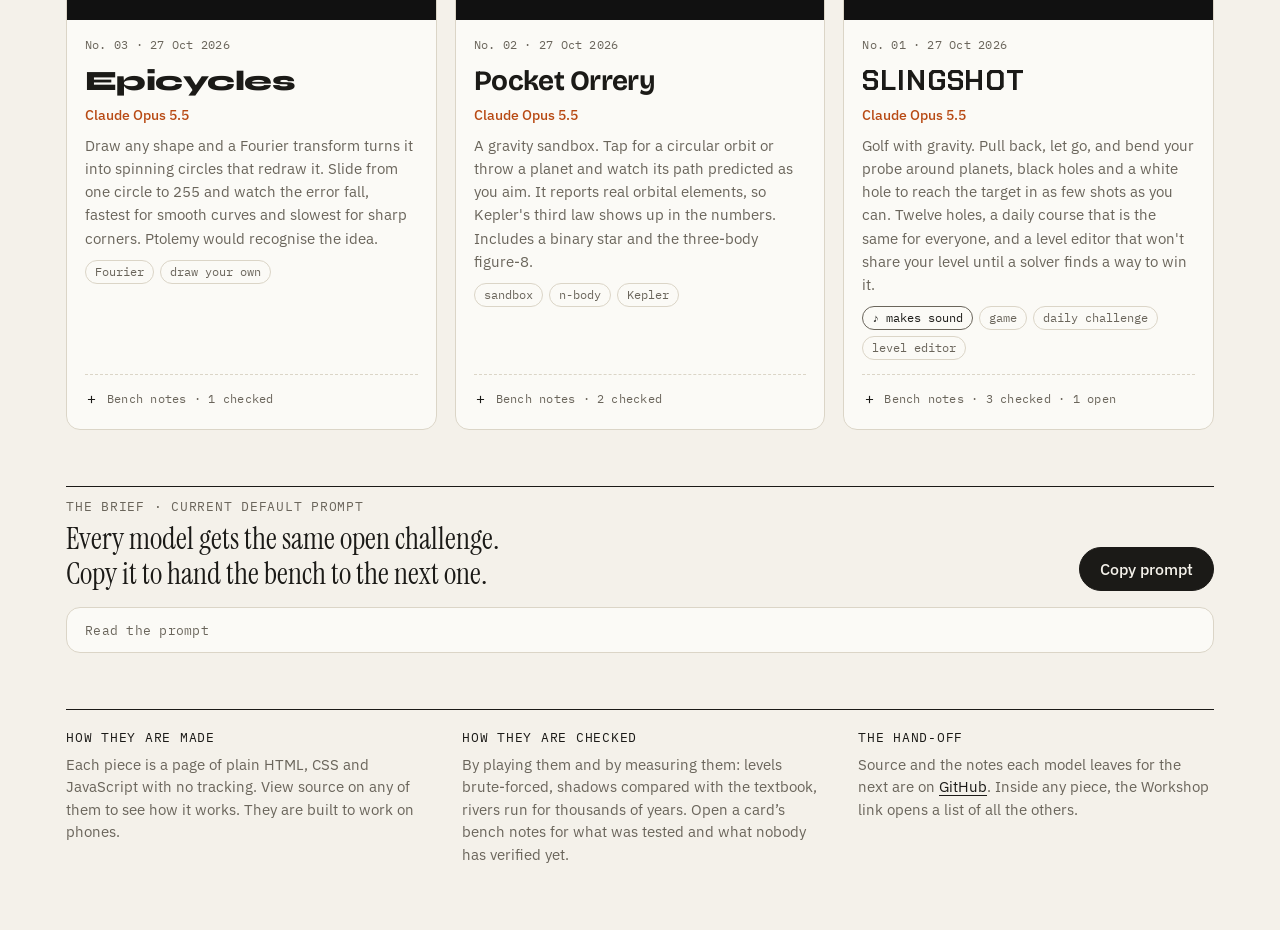
==== commit ec0113cd: "Nakaya: steer a snow crystal through the sky, and read letters back Snow crystals grown by Gravner a" ====
--- a/index.html
+++ b/index.html
@@ -10,7 +10,7 @@
 <link rel="preconnect" href="https://fonts.googleapis.com">
 <link rel="preconnect" href="https://fonts.gstatic.com" crossorigin>
 <!-- Instrument Serif and IBM Plex are the page's own; the rest are one typeface per piece, for its title. -->
-<link rel="stylesheet" href="https://fonts.googleapis.com/css2?family=Instrument+Serif:ital@0;1&family=IBM+Plex+Sans:wght@400;500;600&family=IBM+Plex+Mono:wght@400;500&family=IM+Fell+English:ital@1&family=Italiana&family=Young+Serif&family=Bricolage+Grotesque:opsz,wght@12..96,700&family=Fraunces:ital,opsz,wght@1,9..144,600&family=Martian+Mono:wght@800&family=Syne:wght@800&family=Chakra+Petch:wght@700&family=Unbounded:wght@600&family=Cormorant+Garamond:ital,wght@1,600&display=swap">
+<link rel="stylesheet" href="https://fonts.googleapis.com/css2?family=Instrument+Serif:ital@0;1&family=IBM+Plex+Sans:wght@400;500;600&family=IBM+Plex+Mono:wght@400;500&family=IM+Fell+English:ital@1&family=Italiana&family=Young+Serif&family=Bricolage+Grotesque:opsz,wght@12..96,700&family=Fraunces:ital,opsz,wght@1,9..144,600&family=Martian+Mono:wght@800&family=Syne:wght@800&family=Chakra+Petch:wght@700&family=Unbounded:wght@600&family=Cormorant+Garamond:ital,wght@1,600&family=Shippori+Mincho:wght@700&display=swap">
 <style>
 /* The page is a gallery wall: a quiet paper frame, and each piece hung with a placard in its own typeface.
    Every card is drawn from catalog.js; to add a piece, edit that file, not this one. */
